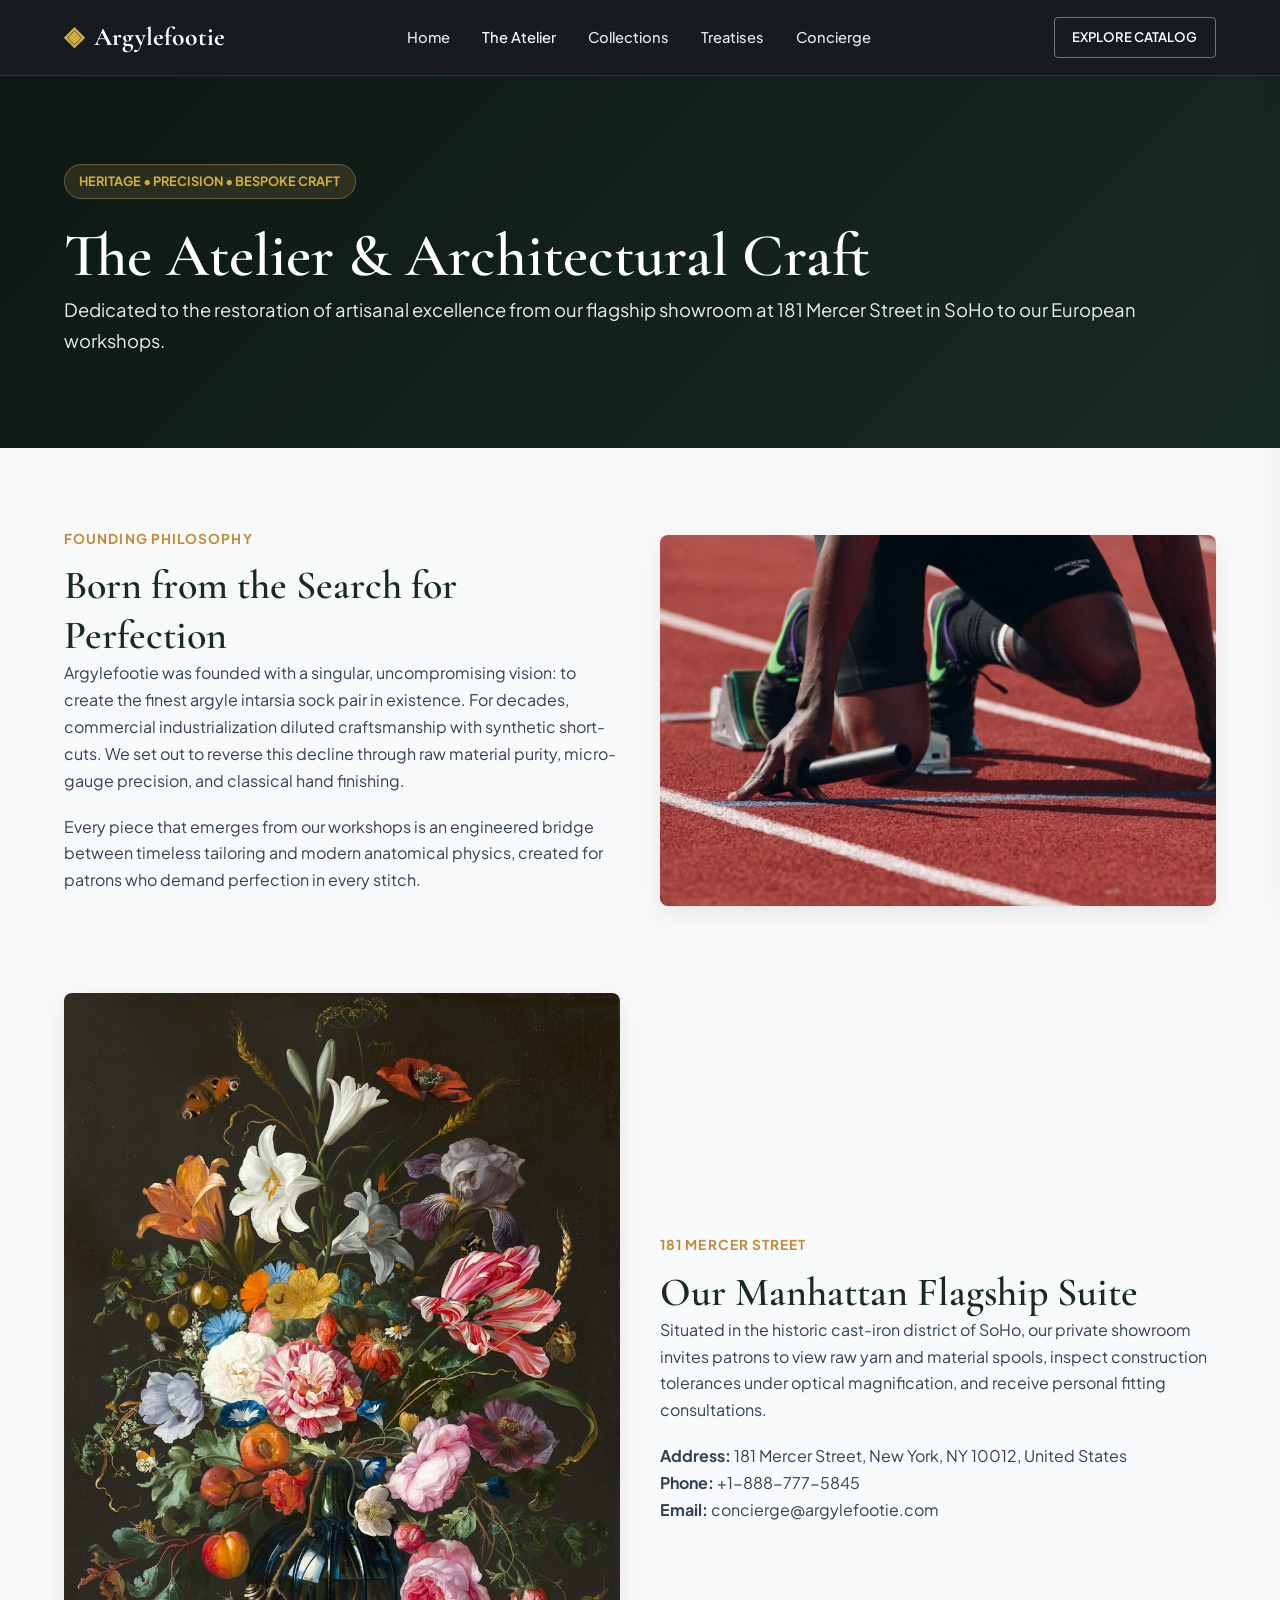
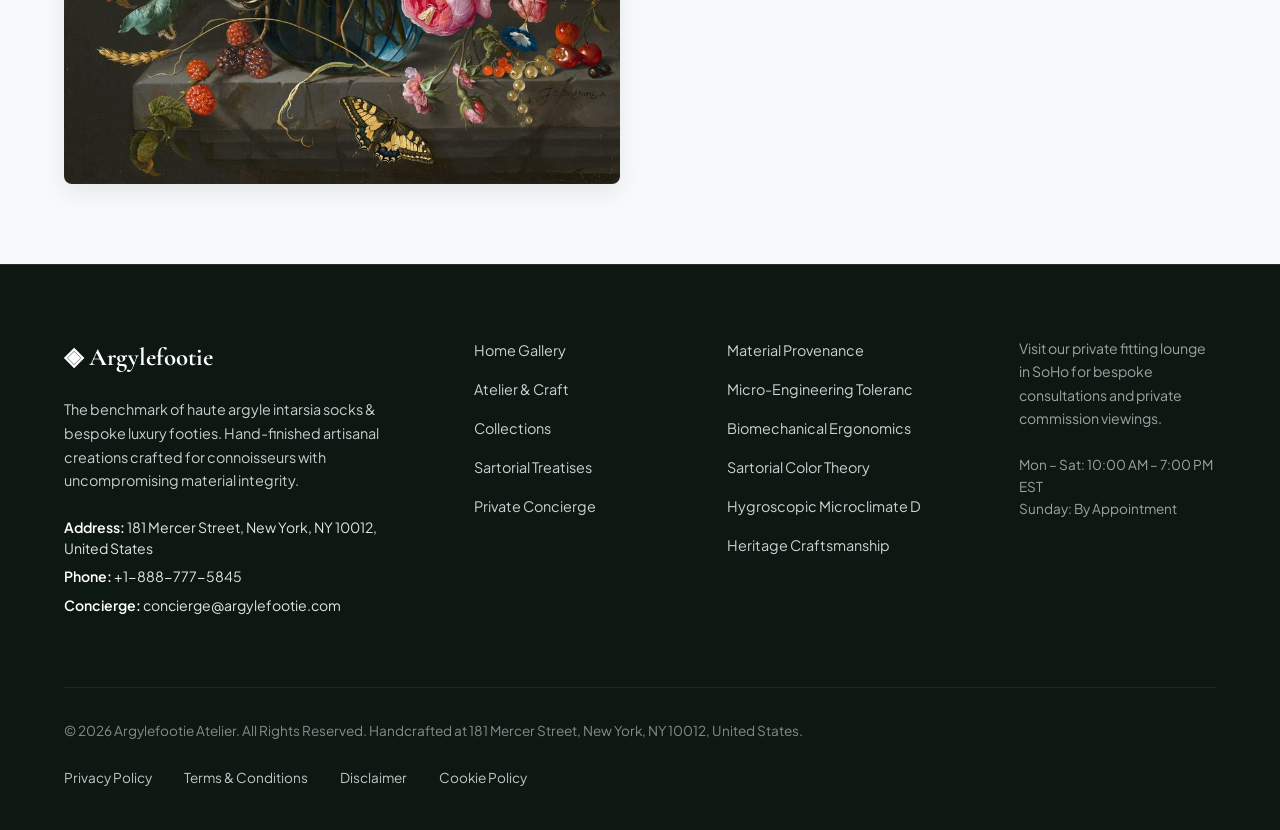
==== about.html @ 9e925fe7 "Add files via upload" ====
<!DOCTYPE html>
<html lang="en">
<head>
  <meta charset="UTF-8">
  <meta name="viewport" content="width=device-width, initial-scale=1.0">
  <title>The Atelier & Heritage Craft — Argylefootie</title>
  <meta name="description" content="Discover the heritage of Argylefootie at 181 Mercer Street, New York.">
  <link rel="canonical" href="https://argylefootie.com/about.html">
  <link rel="preconnect" href="https://fonts.googleapis.com">
  <link rel="preconnect" href="https://fonts.gstatic.com" crossorigin>
  <link href="https://fonts.googleapis.com/css2?family=Cormorant+Garamond:ital,wght@0,400;0,600;0,700;1,400&family=Plus+Jakarta+Sans:wght@300;400;500;600;700&display=swap" rel="stylesheet">
  <link rel="stylesheet" href="/assets/css/style.css">
  <!-- Google tag (gtag.js) -->
  <script async src="https://www.googletagmanager.com/gtag/js?id=G-0LY0HY7L01"></script>
  <script>
    window.dataLayer = window.dataLayer || [];
    function gtag(){dataLayer.push(arguments);}
    gtag('js', new Date());
    gtag('config', 'G-0LY0HY7L01');
  </script>

</head>
<body>
  <!-- Mandatory Global Site Header (Exactly 1 per page) -->
  <header class="site-header">
    <div class="header-container">
      <a href="/" class="brand-logo" aria-label="Argylefootie Home">
        <span class="logo-mark">◈</span>
        <span class="logo-text">Argylefootie</span>
      </a>
      <nav class="desktop-nav" aria-label="Primary Navigation">
        <a href="/" class="nav-link">Home</a>
        <a href="/about.html" class="nav-link active">The Atelier</a>
        <a href="/collection.html" class="nav-link">Collections</a>
        <a href="/blog.html" class="nav-link">Treatises</a>
        <a href="/contact.html" class="nav-link">Concierge</a>
      </nav>
      <div class="header-actions">
        <a href="/collection.html" class="btn btn-sm btn-outline">Explore Catalog</a>
        <button id="drawer-toggle" class="mobile-toggle" aria-label="Open Navigation Menu">
          <span class="hamburger-bar"></span>
          <span class="hamburger-bar"></span>
          <span class="hamburger-bar"></span>
        </button>
      </div>
    </div>
  </header>

  <!-- Mandatory Mobile Navigation Drawer (Exactly 1 per page) -->
  <div class="mobile-drawer" id="mobile-drawer" aria-hidden="true">
    <div class="drawer-header">
      <div class="drawer-brand">Argylefootie</div>
      <button id="drawer-close" class="drawer-close-btn" aria-label="Close Navigation Menu">&times;</button>
    </div>
    <nav class="drawer-nav" aria-label="Mobile Navigation">
      <a href="/" class="drawer-link">Home</a>
      <a href="/about.html" class="drawer-link active">The Atelier &amp; Craft</a>
      <a href="/collection.html" class="drawer-link">Curated Argyle Hosiery &amp; Luxury Footie Collection</a>
      <a href="/blog.html" class="drawer-link">Sartorial Treatises</a>
      <a href="/contact.html" class="drawer-link">Private Concierge</a>
    </nav>
    <div class="drawer-footer">
      <p class="drawer-contact-title">Manhattan Atelier &amp; Suite</p>
      <p class="drawer-contact-info">181 Mercer Street, New York, NY 10012, United States</p>
      <p class="drawer-contact-info">Tel: +1-888-777-5845</p>
      <p class="drawer-contact-info">Email: concierge@argylefootie.com</p>
    </div>
  </div>
  <div id="drawer-overlay" class="drawer-overlay"></div>
  <section class="page-hero">
    <div class="container">
      <span class="hero-badge">Heritage &bull; Precision &bull; Bespoke Craft</span>
      <h1>The Atelier &amp; Architectural Craft</h1>
      <p class="lead">Dedicated to the restoration of artisanal excellence from our flagship showroom at 181 Mercer Street in SoHo to our European workshops.</p>
    </div>
  </section>
  <main class="section">
    <div class="container">
      <div class="grid-2" style="margin-bottom: 5rem;">
        <div>
          <div class="section-subtitle">Founding Philosophy</div>
          <h2>Born from the Search for Perfection</h2>
          <p>Argylefootie was founded with a singular, uncompromising vision: to create the finest argyle intarsia sock pair in existence. For decades, commercial industrialization diluted craftsmanship with synthetic short-cuts. We set out to reverse this decline through raw material purity, micro-gauge precision, and classical hand finishing.</p>
          <p>Every piece that emerges from our workshops is an engineered bridge between timeless tailoring and modern anatomical physics, created for patrons who demand perfection in every stitch.</p>
        </div>
        <div style="border-radius: var(--radius-md); overflow: hidden; box-shadow: var(--shadow-md);"><img src="/assets/images/blog_blister_prevention.jpg" alt="Atelier craft"></div>
      </div>
      <div class="grid-2">
        <div style="border-radius: var(--radius-md); overflow: hidden; box-shadow: var(--shadow-md);"><img src="/assets/images/blog_hollow_fiber.jpg" alt="Artisan inspection"></div>
        <div>
          <div class="section-subtitle">181 Mercer Street</div>
          <h2>Our Manhattan Flagship Suite</h2>
          <p>Situated in the historic cast-iron district of SoHo, our private showroom invites patrons to view raw yarn and material spools, inspect construction tolerances under optical magnification, and receive personal fitting consultations.</p>
          <p><strong>Address:</strong> 181 Mercer Street, New York, NY 10012, United States<br><strong>Phone:</strong> +1-888-777-5845<br><strong>Email:</strong> concierge@argylefootie.com</p>
        </div>
      </div>
    </div>
  </main>
  <!-- Mandatory Global Site Footer (Minimalist 4-Column Horizontal Spread Layout) -->
  <footer class="site-footer">
    <div class="container">
      <div class="footer-grid">
        <div class="footer-col">
          <div class="footer-brand">◈ Argylefootie</div>
          <p class="footer-desc">
            The benchmark of haute argyle intarsia socks &amp; bespoke luxury footies. Hand-finished artisanal creations crafted for connoisseurs with uncompromising material integrity.
          </p>
          <div class="footer-contact-item"><strong>Address:</strong> 181 Mercer Street, New York, NY 10012, United States</div>
          <div class="footer-contact-item"><strong>Phone:</strong> +1-888-777-5845</div>
          <div class="footer-contact-item"><strong>Concierge:</strong> concierge@argylefootie.com</div>
        </div>
        <div class="footer-col">
          <ul class="footer-links">
            <li><a href="/">Home Gallery</a></li>
            <li><a href="/about.html">Atelier &amp; Craft</a></li>
            <li><a href="/collection.html">Collections</a></li>
            <li><a href="/blog.html">Sartorial Treatises</a></li>
            <li><a href="/contact.html">Private Concierge</a></li>
          </ul>
        </div>
        <div class="footer-col">
          <ul class="footer-links">
            <li><a href="/blog/material-provenance-and-fiber-crystallography.html">Material Provenance</a></li>
            <li><a href="/blog/micro-engineering-tolerances-and-finishing.html">Micro-Engineering Toleranc</a></li>
            <li><a href="/blog/biomechanical-ergonomics-and-wearer-physics.html">Biomechanical Ergonomics</a></li>
            <li><a href="/blog/sartorial-color-theory-and-formal-etiquette.html">Sartorial Color Theory</a></li>
            <li><a href="/blog/hygroscopic-microclimate-thermodynamics.html">Hygroscopic Microclimate D</a></li>
            <li><a href="/blog/bespoke-craftsmanship-and-heritage-methods.html">Heritage Craftsmanship</a></li>
          </ul>
        </div>
        <div class="footer-col">
          <p class="footer-salon-desc">
            Visit our private fitting lounge in SoHo for bespoke consultations and private commission viewings.
          </p>
          <p class="footer-hours">
            Mon &ndash; Sat: 10:00 AM &ndash; 7:00 PM<br>EST<br>Sunday: By Appointment
          </p>
        </div>
      </div>
      <div class="footer-bottom">
        <p>&copy; 2026 Argylefootie Atelier. All Rights Reserved. Handcrafted at 181 Mercer Street, New York, NY 10012, United States.</p>
        <div class="footer-legal-links">
          <a href="/privacy-policy.html">Privacy Policy</a>
          <a href="/terms-and-conditions.html">Terms &amp; Conditions</a>
          <a href="/disclaimer.html">Disclaimer</a>
          <a href="/cookie-policy.html">Cookie Policy</a>
        </div>
      </div>
    </div>
  </footer>
  <script src="/assets/js/main.js"></script>
</body>
</html>
---- assets/css/style.css ----
/* Master Design System — argylefootie (Enhanced High Contrast & Full Legibility) */
:root {
  --color-primary: #182B22;
  --color-primary-dark: #0D1813;
  --color-dew: #C28B38;
  --color-dew-dark: #C28B38;
  --color-gold: #D4AF37;
  --color-bg: #F8F9FA;
  --color-surface: #FFFFFF;
  --color-text-main: #1E2022;
  --color-text-body: #334155;
  --color-text-muted: #64748B;
  --color-border: #E2E8F0;
  --color-border-light: #F1F5F9;
  --font-serif: 'Cormorant Garamond', Georgia, serif;
  --font-sans: 'Plus Jakarta Sans', -apple-system, BlinkMacSystemFont, sans-serif;
  --transition-smooth: all 0.3s cubic-bezier(0.16, 1, 0.3, 1);
  --shadow-sm: 0 2px 8px rgba(0, 0, 0, 0.05);
  --shadow-md: 0 8px 24px rgba(0, 0, 0, 0.08);
  --shadow-lg: 0 16px 40px rgba(0, 0, 0, 0.14);
  --radius-sm: 4px;
  --radius-md: 8px;
  --container-max: 1200px;
}
*, *::before, *::after { box-sizing: border-box; margin: 0; padding: 0; }
html { font-size: 16px; scroll-behavior: smooth; }
body { font-family: var(--font-sans); background: var(--color-bg); color: var(--color-text-main); line-height: 1.68; overflow-x: hidden; }
h1, h2, h3, h4 { font-family: var(--font-serif); color: var(--color-primary); line-height: 1.25; font-weight: 600; }
h1 { font-size: clamp(2.2rem, 5vw, 3.8rem); }
h2 { font-size: clamp(1.8rem, 4vw, 2.5rem); }
h3 { font-size: 1.4rem; }
p { margin-bottom: 1.2rem; color: var(--color-text-body); }
a { color: var(--color-primary); text-decoration: none; transition: var(--transition-smooth); }
a:hover { color: var(--color-dew); }
img { max-width: 100%; height: auto; display: block; }
.container { max-width: var(--container-max); margin: 0 auto; padding: 0 1.5rem; }
.text-center { text-align: center; }
.text-muted { color: var(--color-text-muted) !important; }
.text-white { color: #FFFFFF !important; }

/* High-Contrast Buttons */
.btn { display: inline-flex; align-items: center; justify-content: center; padding: 0.85rem 1.85rem; font-size: 0.92rem; font-weight: 600; text-transform: uppercase; border-radius: var(--radius-sm); cursor: pointer; transition: var(--transition-smooth); border: 1px solid transparent; }
.btn-primary { background: var(--color-primary); color: #FFFFFF !important; }
.btn-primary:hover { background: var(--color-primary-dark); color: #FFFFFF !important; transform: translateY(-2px); box-shadow: var(--shadow-md); }
.btn-gold { background: var(--color-gold); color: #FFFFFF !important; }
.btn-gold:hover { opacity: 0.92; color: #FFFFFF !important; transform: translateY(-2px); }
.btn-outline { background: transparent; color: var(--color-primary) !important; border-color: var(--color-primary); }
.btn-outline:hover { background: var(--color-primary); color: #FFFFFF !important; }
.btn-outline-white { background: transparent; color: #FFFFFF !important; border-color: rgba(255,255,255,0.6); }
.btn-outline-white:hover { background: #FFFFFF; color: var(--color-primary) !important; }
.btn-sm { padding: 0.5rem 1.1rem; font-size: 0.82rem; }

/* Header */
.site-header { position: sticky; top: 0; left: 0; width: 100%; z-index: 1000; background: rgba(11, 14, 20, 0.95); backdrop-filter: blur(14px); -webkit-backdrop-filter: blur(14px); border-bottom: 1px solid rgba(255, 255, 255, 0.1); }
.header-container { max-width: var(--container-max); margin: 0 auto; padding: 1rem 1.5rem; display: flex; align-items: center; justify-content: space-between; }
.brand-logo { display: flex; align-items: center; gap: 0.6rem; color: #FFFFFF !important; font-family: var(--font-serif); font-size: 1.6rem; font-weight: 700; }
.brand-logo:hover { color: var(--color-gold) !important; }
.logo-mark { color: var(--color-gold); }
.desktop-nav { display: flex; align-items: center; gap: 2rem; }
.nav-link { color: rgba(255, 255, 255, 0.9) !important; font-size: 0.92rem; font-weight: 500; position: relative; padding: 0.3rem 0; }
.nav-link:hover, .nav-link.active { color: #FFFFFF !important; }
.header-actions .btn-outline { color: #FFFFFF !important; border-color: rgba(255, 255, 255, 0.4); }
.header-actions .btn-outline:hover { background: var(--color-gold); border-color: var(--color-gold); color: #FFFFFF !important; }
.mobile-toggle { display: none; background: transparent; border: none; cursor: pointer; padding: 0.5rem; flex-direction: column; gap: 5px; }
.hamburger-bar { display: block; width: 24px; height: 2px; background: #FFFFFF; }

/* Mobile Drawer (High-Contrast) */
.mobile-drawer { position: fixed; top: 0; right: -320px; width: 300px; height: 100vh; background: var(--color-primary-dark); z-index: 2000; display: flex; flex-direction: column; box-shadow: var(--shadow-lg); transition: transform 0.35s ease; padding: 2rem 1.5rem; overflow-y: auto; color: #FFFFFF; }
.mobile-drawer.open { transform: translateX(-320px); }
.mobile-drawer p { color: rgba(255, 255, 255, 0.85) !important; font-size: 0.88rem; }
.drawer-overlay { position: fixed; top: 0; left: 0; width: 100vw; height: 100vh; background: rgba(0, 0, 0, 0.75); backdrop-filter: blur(4px); z-index: 1999; opacity: 0; visibility: hidden; transition: opacity 0.3s ease; }
.drawer-overlay.active { opacity: 1; visibility: visible; }
.drawer-header { display: flex; align-items: center; justify-content: space-between; margin-bottom: 2rem; padding-bottom: 1rem; border-bottom: 1px solid rgba(255, 255, 255, 0.12); }
.drawer-brand { font-family: var(--font-serif); font-size: 1.4rem; color: #FFFFFF !important; font-weight: 700; }
.drawer-close-btn { background: transparent; border: none; color: #FFFFFF !important; font-size: 2rem; cursor: pointer; }
.drawer-nav { display: flex; flex-direction: column; gap: 1.2rem; }
.drawer-link { color: rgba(255, 255, 255, 0.9) !important; font-size: 1.1rem; }
.drawer-link:hover { color: var(--color-gold) !important; padding-left: 0.5rem; }
.drawer-footer { margin-top: auto; padding-top: 1.5rem; border-top: 1px solid rgba(255, 255, 255, 0.12); }
.drawer-contact-title { font-weight: 700; color: var(--color-gold) !important; margin-bottom: 0.4rem; text-transform: uppercase; font-size: 0.85rem; }
.drawer-contact-info { color: rgba(255, 255, 255, 0.88) !important; margin-bottom: 0.25rem; font-size: 0.85rem; }

/* Hero (High-Contrast) */
.page-hero { background: linear-gradient(135deg, var(--color-primary-dark) 0%, var(--color-primary) 100%); color: #FFFFFF !important; padding: 5.5rem 1.5rem 4.5rem; position: relative; }
.page-hero h1, .page-hero h2, .page-hero h3 { color: #FFFFFF !important; }
.page-hero p, .page-hero .lead { color: rgba(255, 255, 255, 0.92) !important; font-size: 1.15rem; line-height: 1.7; }
.hero-badge { display: inline-block; background: rgba(197, 160, 89, 0.15); border: 1px solid rgba(197, 160, 89, 0.4); color: var(--color-gold) !important; padding: 0.35rem 0.9rem; font-size: 0.8rem; font-weight: 700; text-transform: uppercase; border-radius: 50px; margin-bottom: 1.2rem; }

/* Sections & Grids */
.section { padding: 5rem 0; }
.section-light { background: var(--color-surface); }
.section-dark { background: var(--color-primary-dark); color: #FFFFFF; }
.section-dark h2, .section-dark h3 { color: #FFFFFF !important; }
.section-dark p { color: rgba(255, 255, 255, 0.82) !important; }
.section-header { margin-bottom: 3.5rem; }
.section-subtitle { color: var(--color-dew); text-transform: uppercase; letter-spacing: 0.08em; font-weight: 700; font-size: 0.85rem; margin-bottom: 0.6rem; }
.grid-2 { display: grid; grid-template-columns: repeat(auto-fit, minmax(420px, 1fr)); gap: 2.5rem; align-items: center; }
.grid-3 { display: grid; grid-template-columns: repeat(auto-fit, minmax(320px, 1fr)); gap: 2rem; }
.grid-4 { display: grid; grid-template-columns: repeat(auto-fit, minmax(240px, 1fr)); gap: 1.5rem; }

/* Cards */
.card { background: var(--color-surface); border: 1px solid var(--color-border); border-radius: var(--radius-md); overflow: hidden; transition: var(--transition-smooth); box-shadow: var(--shadow-sm); display: flex; flex-direction: column; }
.card:hover { transform: translateY(-5px); box-shadow: var(--shadow-md); }
.card-image-wrap { position: relative; height: 280px; overflow: hidden; background: #E2E8F0; }
.card-image-wrap img { width: 100%; height: 100%; object-fit: cover; transition: transform 0.6s ease; }
.card:hover .card-image-wrap img { transform: scale(1.05); }
.card-tag { position: absolute; top: 1rem; left: 1rem; background: rgba(0,0,0,0.75); color: #FFF; padding: 0.25rem 0.75rem; font-size: 0.75rem; font-weight: 600; border-radius: var(--radius-sm); text-transform: uppercase; }
.card-body { padding: 1.8rem; display: flex; flex-direction: column; flex-grow: 1; }
.card-specs { display: flex; flex-wrap: wrap; gap: 0.8rem; margin: 1rem 0 1.2rem; padding-top: 1rem; border-top: 1px solid var(--color-border-light); font-size: 0.85rem; color: var(--color-text-muted); }

.pillar-card { padding: 2.2rem; background: var(--color-surface); border-radius: var(--radius-md); border: 1px solid var(--color-border); }
.pillar-icon { width: 52px; height: 52px; border-radius: 50%; background: #EBF7F7; color: var(--color-dew); display: flex; align-items: center; justify-content: center; font-size: 1.4rem; margin-bottom: 1.4rem; }

.step-card { background: var(--color-surface); border: 1px solid var(--color-border); border-radius: var(--radius-md); padding: 2rem; position: relative; }
.step-number { font-family: var(--font-serif); font-size: 2.5rem; font-weight: 700; color: var(--color-gold); line-height: 1; margin-bottom: 0.8rem; }

.testimonial-card { background: var(--color-surface); border: 1px solid var(--color-border); border-radius: var(--radius-md); padding: 2rem; box-shadow: var(--shadow-sm); }
.testimonial-rating { color: var(--color-gold); font-size: 1.1rem; margin-bottom: 0.8rem; }
.testimonial-quote { font-style: italic; color: var(--color-text-body); margin-bottom: 1.2rem; line-height: 1.7; }
.testimonial-author { border-top: 1px solid var(--color-border-light); padding-top: 0.8rem; }
.testimonial-name { font-weight: 700; color: var(--color-primary); }
.testimonial-role { font-size: 0.85rem; color: var(--color-text-muted); }

.filter-bar { display: flex; flex-wrap: wrap; gap: 0.75rem; justify-content: center; margin-bottom: 3rem; }
.filter-btn { padding: 0.6rem 1.4rem; border-radius: 50px; background: var(--color-surface); border: 1px solid var(--color-border); color: var(--color-text-main); font-size: 0.88rem; font-weight: 600; cursor: pointer; transition: var(--transition-smooth); }
.filter-btn:hover, .filter-btn.active { background: var(--color-primary); color: #FFF; }

/* Tables */
.data-table-wrap { overflow-x: auto; margin: 2.5rem 0; border-radius: var(--radius-md); border: 1px solid var(--color-border); }
.spec-table { width: 100%; border-collapse: collapse; background: #FFF; text-align: left; font-size: 0.92rem; }
.spec-table th { background: var(--color-primary); color: #FFF; padding: 1rem 1.2rem; }
.spec-table td { padding: 0.95rem 1.2rem; border-bottom: 1px solid var(--color-border-light); color: var(--color-text-body); }
.spec-table tr:nth-child(even) td { background: #FBFDFD; }

/* Treatises */
.treatise-container { max-width: 860px; margin: 0 auto; padding: 3rem 1.5rem 5rem; }
.article-header { margin-bottom: 2.5rem; }
.article-meta { display: flex; align-items: center; flex-wrap: wrap; gap: 1.2rem; margin: 1.2rem 0; font-size: 0.9rem; color: var(--color-text-muted); }
.article-hero-figure { margin: 2rem 0 3rem; border-radius: var(--radius-md); overflow: hidden; border: 1px solid var(--color-border); }
.article-hero-figure img { width: 100%; height: auto; }
.article-hero-figure figcaption { padding: 0.85rem 1.2rem; background: #FFF; font-size: 0.85rem; color: var(--color-text-muted); font-style: italic; border-top: 1px solid var(--color-border-light); }
.article-content { font-size: 1.05rem; line-height: 1.8; color: #2D3748; }
.faq-section { margin: 3.5rem 0; }
.faq-item { border: 1px solid var(--color-border); border-radius: var(--radius-sm); margin-bottom: 1rem; background: #FFF; overflow: hidden; }
.faq-question { width: 100%; padding: 1.25rem 1.5rem; text-align: left; background: #FFF; border: none; font-family: var(--font-serif); font-size: 1.2rem; font-weight: 600; color: var(--color-primary); cursor: pointer; display: flex; justify-content: space-between; align-items: center; }
.faq-icon { font-size: 1.2rem; transition: transform 0.3s ease; }
.faq-item.active .faq-icon { transform: rotate(45deg); }
.faq-answer { max-height: 0; overflow: hidden; transition: max-height 0.35s ease, padding 0.35s ease; padding: 0 1.5rem; color: #475569; }
.faq-item.active .faq-answer { max-height: 600px; padding: 0 1.5rem 1.4rem; }
.author-card { display: flex; align-items: center; gap: 1.5rem; padding: 2rem; background: #FFF; border: 1px solid var(--color-border); border-radius: var(--radius-md); margin-top: 4rem; }
.author-avatar { width: 80px; height: 80px; border-radius: 50%; object-fit: cover; border: 2px solid var(--color-gold); }
.author-role { font-size: 0.85rem; color: var(--color-dew); font-weight: 600; }

/* Policy Pages */
.policy-page-wrapper { max-width: 840px; margin: 0 auto; padding: 3.5rem 1.5rem 5rem; }
.policy-block { margin-bottom: 2.8rem; }
.policy-block h2 { font-size: 1.6rem; margin-bottom: 1rem; color: var(--color-primary); border-bottom: 1px solid var(--color-border); padding-bottom: 0.4rem; }
.policy-p { font-size: 1.02rem; line-height: 1.75; color: #334155; margin-bottom: 1.5rem; text-align: justify; }
.policy-box { background: #F1F5F9; border-left: 4px solid var(--color-gold); padding: 1.5rem; margin: 2rem 0; color: var(--color-text-main); }

/* Contact & Concierge (High-Contrast) */
.contact-grid { display: grid; grid-template-columns: 1fr 1.2fr; gap: 3rem; margin-top: 3rem; }
.contact-info-card { background: var(--color-primary); color: #FFFFFF !important; padding: 2.5rem; border-radius: var(--radius-md); box-shadow: var(--shadow-md); }
.contact-info-card h3 { color: #FFFFFF !important; margin-bottom: 1rem; }
.contact-info-card p { color: rgba(255, 255, 255, 0.88) !important; }
.contact-detail-row { display: flex; align-items: flex-start; gap: 1rem; margin-bottom: 1.6rem; }
.contact-detail-row div { color: rgba(255, 255, 255, 0.92) !important; }
.contact-icon { color: var(--color-gold); font-size: 1.3rem; }
.form-group { margin-bottom: 1.4rem; }
.form-label { display: block; font-size: 0.88rem; font-weight: 600; margin-bottom: 0.4rem; color: var(--color-text-main); }
.form-control { width: 100%; padding: 0.85rem 1rem; font-size: 0.95rem; border: 1px solid var(--color-border); border-radius: var(--radius-sm); background: #FFFFFF; color: #1E2022; }
.form-control:focus { outline: none; border-color: var(--color-primary); box-shadow: 0 0 0 3px rgba(11, 19, 43, 0.1); }
textarea.form-control { min-height: 120px; }
.form-feedback { display: none; padding: 1rem; margin-top: 1rem; background: #DCFCE7; color: #166534; font-weight: 500; border-radius: var(--radius-sm); }

/* High-Contrast Light Minimalist 4-Column Horizontal Spread Layout */
.site-footer {
  background: var(--color-primary-dark) !important;
  color: #FFFFFF !important;
  padding: 4.5rem 0 2.5rem;
  border-top: 1px solid rgba(255, 255, 255, 0.1);
}
.site-footer .footer-grid {
  display: grid;
  grid-template-columns: 1.8fr 1fr 1.2fr 1fr;
  gap: 3.5rem;
  margin-bottom: 4rem;
  align-items: start;
}
.site-footer .footer-brand {
  font-family: var(--font-serif);
  font-size: 1.55rem;
  font-weight: 700;
  color: #FFFFFF !important;
  margin-bottom: 1.2rem;
}
.site-footer .footer-desc {
  color: rgba(255, 255, 255, 0.78) !important;
  font-size: 0.9rem;
  line-height: 1.65;
  margin-bottom: 1.5rem;
  max-width: 380px;
}
.site-footer .footer-contact-item {
  font-size: 0.88rem;
  color: rgba(255, 255, 255, 0.88) !important;
  margin-bottom: 0.45rem;
  line-height: 1.5;
}
.site-footer .footer-contact-item strong {
  color: #FFFFFF !important;
  font-weight: 600;
}
.site-footer .footer-links {
  list-style: none;
  display: flex;
  flex-direction: column;
  gap: 0.75rem;
  padding: 0;
  margin: 0;
}
.site-footer .footer-links a {
  color: rgba(255, 255, 255, 0.8) !important;
  font-size: 0.9rem;
  text-decoration: none;
  transition: var(--transition-smooth);
  display: inline-block;
}
.site-footer .footer-links a:hover {
  color: var(--color-gold) !important;
  transform: translateX(3px);
}
.site-footer .footer-salon-desc {
  color: rgba(255, 255, 255, 0.6) !important;
  font-size: 0.88rem;
  line-height: 1.65;
  margin-bottom: 1.5rem;
  max-width: 260px;
}
.site-footer .footer-hours {
  color: rgba(255, 255, 255, 0.6) !important;
  font-size: 0.85rem;
  line-height: 1.6;
}
.site-footer .footer-bottom {
  border-top: 1px solid rgba(255, 255, 255, 0.08);
  padding-top: 2rem;
  display: flex;
  align-items: center;
  justify-content: space-between;
  flex-wrap: wrap;
  gap: 1.5rem;
  font-size: 0.85rem;
}
.site-footer .footer-bottom p {
  color: rgba(255, 255, 255, 0.5) !important;
  margin-bottom: 0;
}
.site-footer .footer-legal-links {
  display: flex;
  align-items: center;
  gap: 2rem;
  flex-wrap: wrap;
}
.site-footer .footer-legal-links a {
  color: rgba(255, 255, 255, 0.75) !important;
  font-size: 0.85rem;
  text-decoration: none;
  transition: var(--transition-smooth);
}
.site-footer .footer-legal-links a:hover {
  color: #FFFFFF !important;
  text-decoration: underline;
}

@media (max-width: 992px) {
  .desktop-nav { display: none; }
  .mobile-toggle { display: flex; }
  .contact-grid { grid-template-columns: 1fr; }
  .site-footer .footer-grid { grid-template-columns: 1fr 1fr; gap: 2.5rem; }
}
@media (max-width: 640px) {
  .site-footer .footer-grid { grid-template-columns: 1fr; gap: 2rem; }
  .site-footer .footer-bottom { flex-direction: column; text-align: center; gap: 1.2rem; }
  .site-footer .footer-legal-links { justify-content: center; gap: 1.2rem; }
  .grid-2 { grid-template-columns: 1fr; }
}
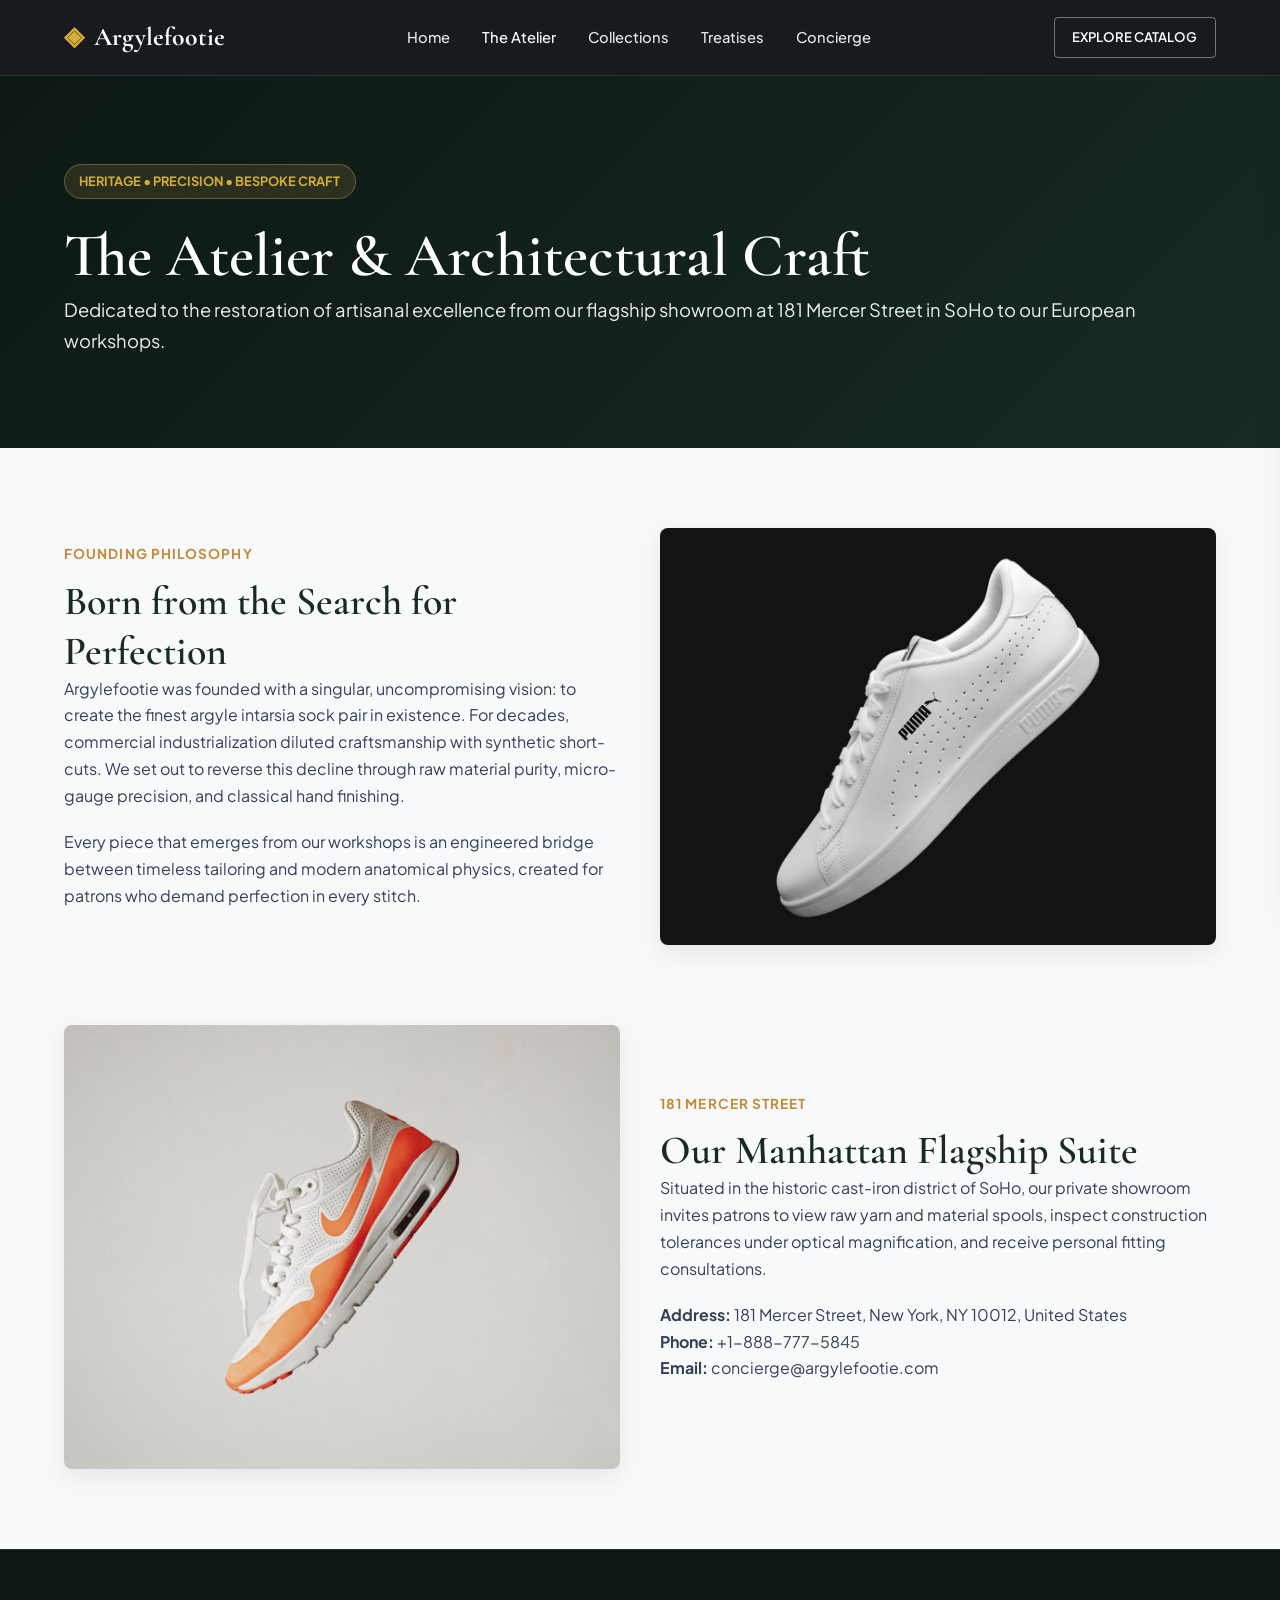
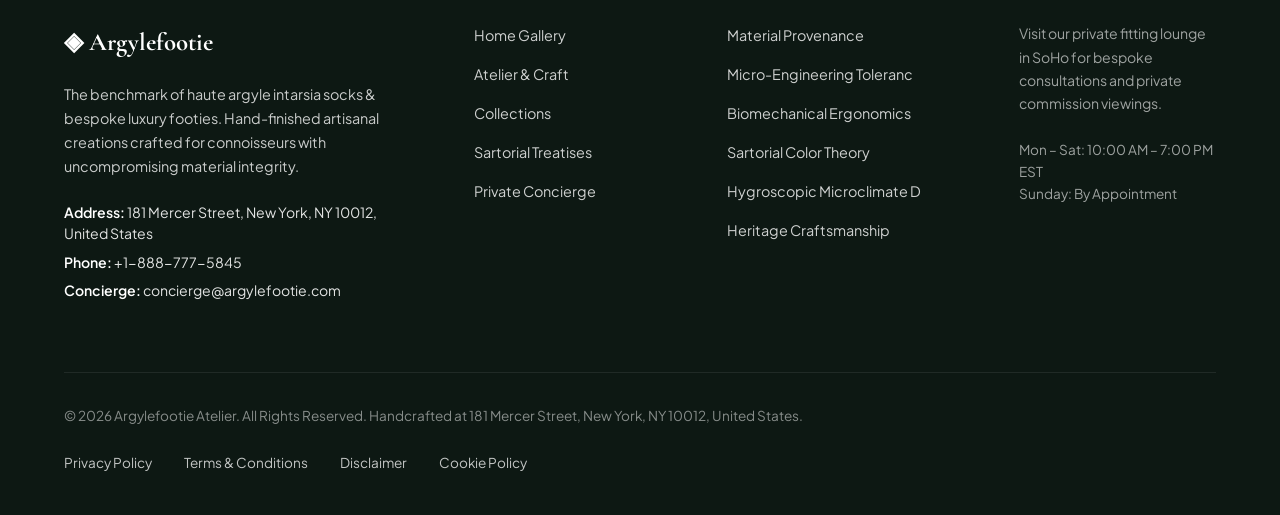
==== commit 757b9cb1: "Add files via upload" ====
--- a/about.html
+++ b/about.html
@@ -83,10 +83,10 @@
           <p>Argylefootie was founded with a singular, uncompromising vision: to create the finest argyle intarsia sock pair in existence. For decades, commercial industrialization diluted craftsmanship with synthetic short-cuts. We set out to reverse this decline through raw material purity, micro-gauge precision, and classical hand finishing.</p>
           <p>Every piece that emerges from our workshops is an engineered bridge between timeless tailoring and modern anatomical physics, created for patrons who demand perfection in every stitch.</p>
         </div>
-        <div style="border-radius: var(--radius-md); overflow: hidden; box-shadow: var(--shadow-md);"><img src="/assets/images/blog_blister_prevention.jpg" alt="Atelier craft"></div>
+        <div style="border-radius: var(--radius-md); overflow: hidden; box-shadow: var(--shadow-md);"><img src="/assets/images/sock_6.jpg" alt="Atelier craft"></div>
       </div>
       <div class="grid-2">
-        <div style="border-radius: var(--radius-md); overflow: hidden; box-shadow: var(--shadow-md);"><img src="/assets/images/blog_hollow_fiber.jpg" alt="Artisan inspection"></div>
+        <div style="border-radius: var(--radius-md); overflow: hidden; box-shadow: var(--shadow-md);"><img src="/assets/images/sock_7.jpg" alt="Artisan inspection"></div>
         <div>
           <div class="section-subtitle">181 Mercer Street</div>
           <h2>Our Manhattan Flagship Suite</h2>
